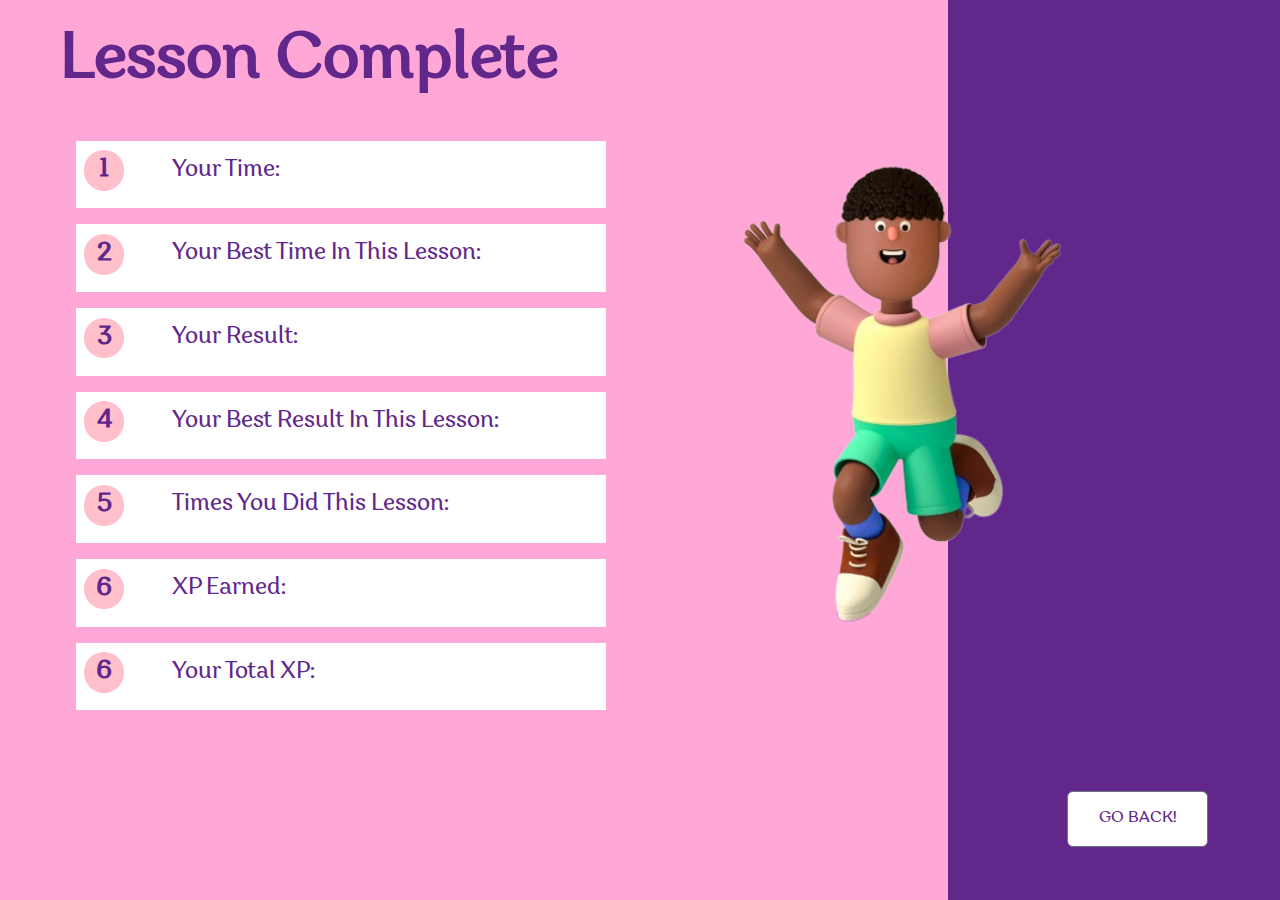
==== EndingScreen.html @ f1b693fe "lesson complete css and html done. fonts changed." ====
<!DOCTYPE html>
<html lang="en">
<head>
    <meta charset="UTF-8">
    <meta name="viewport" content="width=device-width, initial-scale=1.0">
    <title>Document</title>
    <link rel="stylesheet" href="css/bootstrap.css">
    <link rel="stylesheet" href="css/style.css">
</head>
<body>
    <div class="row row-cols-md-2 row-cols-1 mx-5" id="cardRow">
        <div class="col-lg-6 col-12">
            <h2 class="py-4">Lesson Complete</h2>
            <div class="grid gap-3">
                <div class="p-2 m-3 g-col-6 completeTable d-flex align-items-center">
                    <div class="roundBtn d-flex justify-content-center align-items-center h5">1</div>
                    <h4 class="p-2 px-5">Your Time: </h4>
                    <h4 id="timeLesson"></h4>
                </div>
                <div class="p-2 m-3 g-col-6 completeTable d-flex align-items-center">
                    <div class="roundBtn d-flex justify-content-center align-items-center h5">2</div>
                    <h4 class="p-2 px-5">Your Best Time In This Lesson: </h4>
                    <h4 id="bestTimeLesson"></h4>
                </div>
                <div class="p-2 m-3 g-col-6 completeTable d-flex align-items-center">
                    <div class="roundBtn d-flex justify-content-center align-items-center h5">3</div>
                    <h4 class="p-2 px-5">Your Result: </h4>
                    <h4 id="result"></h4>
                </div>
                <div class="p-2 m-3 g-col-6 completeTable d-flex align-items-center">
                    <div class="roundBtn d-flex justify-content-center align-items-center h5">4</div>
                    <h4 class="p-2 px-5">Your Best Result In This Lesson: </h4>
                    <h4 id="bestResult"></h4>
                </div>
                <div class="p-2 m-3 g-col-6 completeTable d-flex align-items-center">
                    <div class="roundBtn d-flex justify-content-center align-items-center h5">5</div>
                    <h4 class="p-2 px-5">Times You Did This Lesson: </h4>
                    <h4 id="times"></h4>
                </div>
                <div class="p-2 m-3 g-col-6 completeTable d-flex align-items-center">
                    <div class="roundBtn d-flex justify-content-center align-items-center h5">6</div>
                    <h4 class="p-2 px-5">XP Earned: </h4>
                    <h4 id="earnedXP"></h4>
                </div>
                <div class="p-2 m-3 g-col-6 completeTable d-flex align-items-center">
                    <div class="roundBtn d-flex justify-content-center align-items-center h5">6</div>
                    <h4 class="p-2 px-5">Your Total XP: </h4>
                    <h4 id="TotalXP"></h4>
                </div>
            </div>
        </div>
        <div class="col-lg-6 col-12 d-flex justify-content-center align-items-center">
            <img src="./images/Projekt bez nazwy.png" alt="" class="imageComplete">
            <button type="button" class="btn btn-secondary d-flex justify-content-between m-2 GoBackComplete">
                <a class="nav-link px-lg-3" href="index.html">GO BACK!</a>
            </button>
        </div>
    </div>
    <script src="js/bootstrap.js"></script>
    <script src="js/scriptLesson.js"></script>
</body>
</html>
---- css/style.css ----
* {
    box-sizing: border-box;
    margin: 0;
}
body {
    font-size: 1vw;
    width: 99vw;
    color: #61278b;
    background-image: url('/images/bg.png');
    font-family: Garbata;

}
@font-face {
    font-family: Garbata;
    src: url(../fonts/Garbata\ Serif\ Font.ttf);
}


.zIndex-1 {
    position: absolute;
    z-index: -1;
}

.container {
    padding-top: 100px;
}


.pinkBg {
    background-color: #ffa8d7;
    
}

.purpleBg {
    background-color: #61278b;
}
.GoBack {
    position: fixed;
    z-index: 2;
}
.startLesson {
    position: fixed;
    top: 7%;
    z-index: 2;
}

h1 {
    font-size: 6vw;
    font-weight: 800;
}
h2 {
    font-size: 5vw;
    font-weight: 700;
}
h3 {
    font-size: 3vw;
}
h4 {
    font-size: 1.8vw;
}
h5{
    font-size: 2vw;
}
.h5 {
    font-size: 2vw;
    font-weight: 700;
}
@media (max-width: 800px) {
    h1 {
        font-size: 13vw;
    }
    h4 {
        font-size: 4vw;
    }
    h5{
        font-size: 5vw;
    }
    .h5 {
        font-size: 5vw;
        font-weight: 700;
    }
    h3 {
        font-size: 10vw;
    }
    h2 {
        font-size: 12vw;
    }
    body {
        font-size: 2.5vw;
    }
    .btn {
        font-size: 3vw;
        padding: 4px;
    }
    .GoBack {
        top: 11%;
    }
    .startLesson {
        top: 18%;
    }
    .roundBtn {
        font-size: 6vw;
    }
}

.btn {
    padding: 15px;
    background-color: #fff;
    color: #61278b;
}

.roundBtn {
    background-color: pink;
    padding: 5px;
    width: 40px;
    border-radius: 25px;
}

.imageMain {
    width: 60%;
    height: auto;
}

.whiteStripe {
    padding: 5px;
    background-color: #fff;
}

.NewProInput {
    width: 70vw;
}

.bigCard {
    min-width: 20vw;
}
.front {
    
}
.back {
    background-color: #f4d8ff;
    color: #61278b;
}
.hidden {
    display: none;
}



.popupContainer {
    display: none;
    position: absolute;
    top: 0;
    left: 0;
    width: 100%;
    height: 100%;
    background: rgba(0, 0, 0, 0.5);
    justify-content: center;
    align-items: center;
}
.popup {
    width: 40%;
    height: 40%;
    position: absolute;
    top: 30%;
    left: 30%;
}



.correctButton {
    background-color: #a8ffd0;
    color: #00bf63;
    width: 150px;

}
.wrongButton {
    background-color: #f86565;
    color: #ff3131;
    height: 70px;
    width: 150px;
}
#bigCardLesson {

}


.flip-card {
    background-color: transparent;
    width: 400px;
    height: 300px;
    perspective: 1000px;
  }
  
  .flip-card-inner {
    position: relative;
    width: 100%;
    height: 100%;
    text-align: center;
    transition: transform 0.8s;
    transform-style: preserve-3d;
  }
  
  .flip-card:hover .flip-card-inner {
    transform: rotateY(180deg);
  }
  .flip-card-front, .flip-card-back {
    position: absolute;
    width: 100%;
    height: 100%;
    backface-visibility: hidden;
  }

  .flip-card-front {
    background-color: #fffafa;
    color: black;
  }
  
  /* Style the back side */
  .flip-card-back {
    background-color: #f4d8ff;
    color: #61278b;
    transform: rotateY(180deg);
  }






  .completeTable {
    background-color: #fff;
  }
.imageComplete {
    height: 80%;
}

.GoBackComplete {
    position: fixed;
    bottom: 5%;
    right: 5%;
}
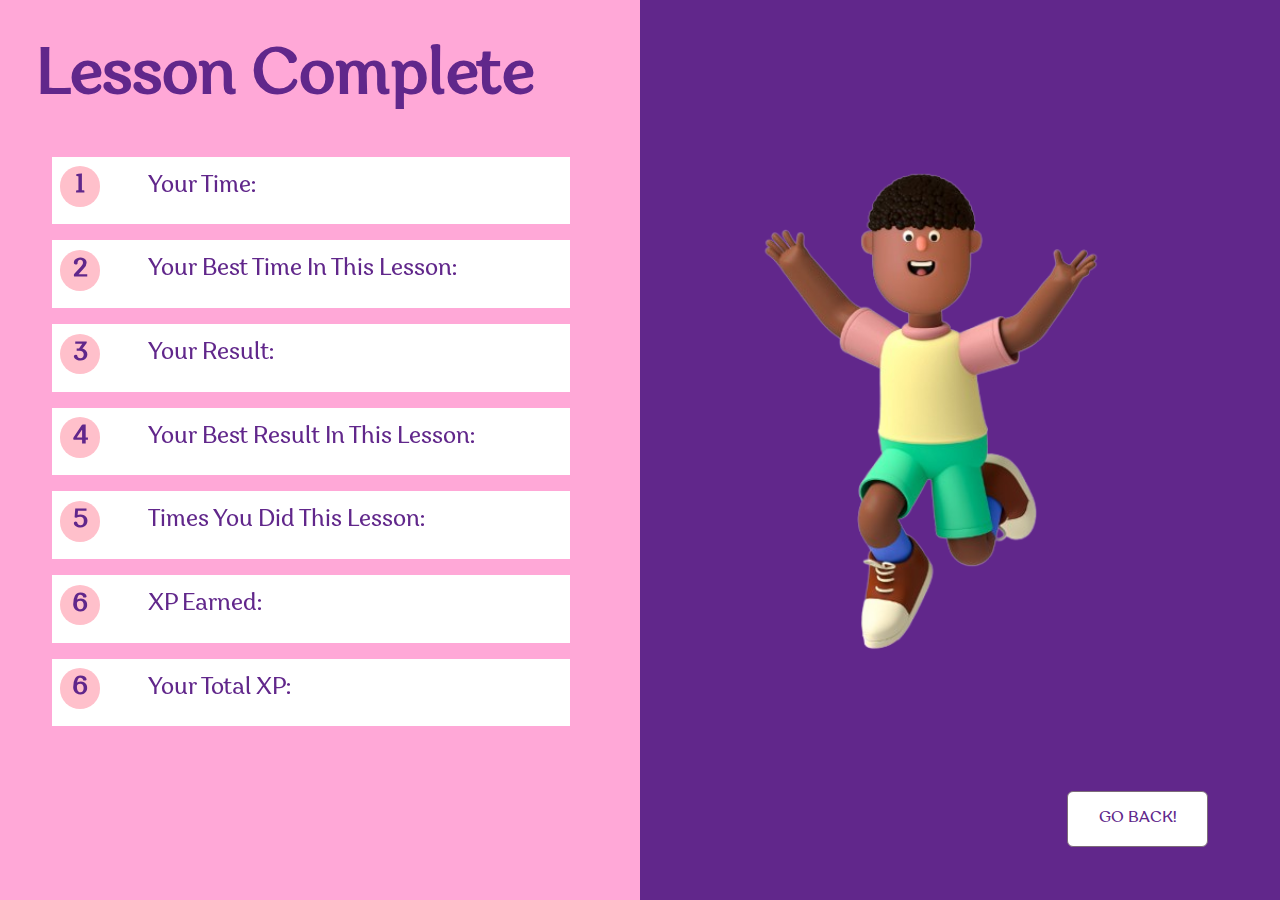
==== commit 1e207380: "btns and bg :))" ====
--- a/EndingScreen.html
+++ b/EndingScreen.html
@@ -8,8 +8,10 @@
     <link rel="stylesheet" href="css/style.css">
 </head>
 <body>
-    <div class="row row-cols-md-2 row-cols-1 mx-5" id="cardRow">
-        <div class="col-lg-6 col-12">
+    <div id="backgroundPink"></div>
+    <div id="backgroundPurple"></div>
+    <div class="row row-cols-md-2 row-cols-1" id="cardRow">
+        <div class="col-lg-6 col-12 px-5 py-3">
             <h2 class="py-4">Lesson Complete</h2>
             <div class="grid gap-3">
                 <div class="p-2 m-3 g-col-6 completeTable d-flex align-items-center">
@@ -49,7 +51,7 @@
                 </div>
             </div>
         </div>
-        <div class="col-lg-6 col-12 d-flex justify-content-center align-items-center">
+        <div class="col-lg-6 col-12 d-flex justify-content-center align-items-center purpleBg">
             <img src="./images/Projekt bez nazwy.png" alt="" class="imageComplete">
             <button type="button" class="btn btn-secondary d-flex justify-content-between m-2 GoBackComplete">
                 <a class="nav-link px-lg-3" href="index.html">GO BACK!</a>
--- a/css/style.css
+++ b/css/style.css
@@ -7,9 +7,27 @@
     font-size: 1vw;
     width: 99vw;
     color: #61278b;
-    background-image: url('/images/bg.png');
+    background-fimage: url('../images/bg.png');
     font-family: Garbata;
 
+}
+#backgroundPink {
+    position: fixed;
+    z-index: -5;
+    top: 0;
+    left: 0;
+    width: 50%;
+    height: 100%;
+    background-color: #ffa8d7; 
+}
+#backgroundPurple {
+    position: fixed;
+    z-index: -5;
+    top: 0;
+    left: 50%;
+    width: 50%;
+    height: 100%;
+    background-color: #61278b; 
 }
 @font-face {
     font-family: Garbata;
@@ -27,14 +45,6 @@
 }
 
 
-.pinkBg {
-    background-color: #ffa8d7;
-    
-}
-
-.purpleBg {
-    background-color: #61278b;
-}
 .GoBack {
     position: fixed;
     z-index: 2;
@@ -101,6 +111,18 @@
     }
     .roundBtn {
         font-size: 6vw;
+    }
+    body {
+        background-color: #ffa8d7;
+    }
+    #backgroundPink {
+        background-color: transparent
+    }
+    #backgroundPurple {
+        background-color: transparent;
+    }
+    .purpleBg {
+        background-color: #61278b;
     }
 }
 
@@ -172,7 +194,10 @@
     background-color: #a8ffd0;
     color: #00bf63;
     width: 150px;
-
+}
+.correctButton:hover {
+    background-color: #00bf63;
+    color: white;
 }
 .wrongButton {
     background-color: #f86565;
@@ -180,6 +205,10 @@
     height: 70px;
     width: 150px;
 }
+.wrongButton:hover {
+    background-color: #ff3131;
+    color: white;
+}
 #bigCardLesson {
 
 }
